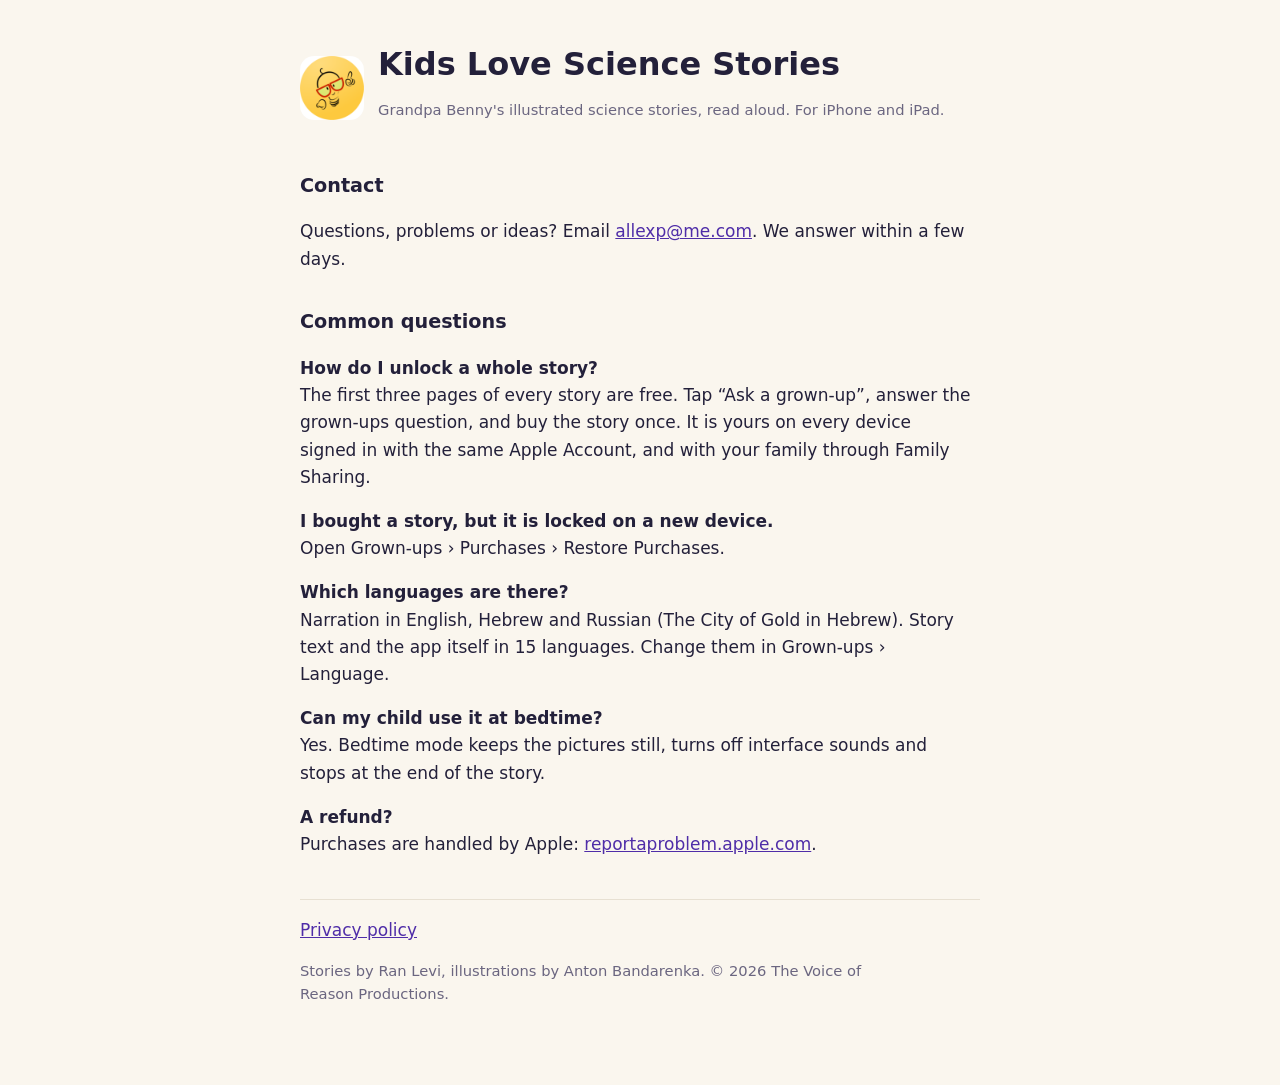
==== index.html @ c6216822 "Kids Love Science Stories: support and privacy pages" ====
<!doctype html>
<html lang="en"><head><meta charset="utf-8"><meta name="viewport" content="width=device-width,initial-scale=1">
<title>Kids Love Science Stories: Support</title><link rel="stylesheet" href="style.css"></head>
<body><main>
<header><img src="logo.png" alt=""><div><h1>Kids Love Science Stories</h1><p class="muted">Grandpa Benny's illustrated science stories, read aloud. For iPhone and iPad.</p></div></header>

<h2>Contact</h2>
<p>Questions, problems or ideas? Email <a href="mailto:allexp@me.com">allexp@me.com</a>. We answer within a few days.</p>

<h2>Common questions</h2>
<p><strong>How do I unlock a whole story?</strong><br>The first three pages of every story are free. Tap “Ask a grown-up”, answer the grown-ups question, and buy the story once. It is yours on every device signed in with the same Apple Account, and with your family through Family Sharing.</p>
<p><strong>I bought a story, but it is locked on a new device.</strong><br>Open Grown-ups › Purchases › Restore Purchases.</p>
<p><strong>Which languages are there?</strong><br>Narration in English, Hebrew and Russian (The City of Gold in Hebrew). Story text and the app itself in 15 languages. Change them in Grown-ups › Language.</p>
<p><strong>Can my child use it at bedtime?</strong><br>Yes. Bedtime mode keeps the pictures still, turns off interface sounds and stops at the end of the story.</p>
<p><strong>A refund?</strong><br>Purchases are handled by Apple: <a href="https://reportaproblem.apple.com">reportaproblem.apple.com</a>.</p>

<nav><a href="privacy.html">Privacy policy</a></nav>
<p class="muted">Stories by Ran Levi, illustrations by Anton Bandarenka. © 2026 The Voice of Reason Productions.</p>
</main></body></html>
---- style.css ----
:root{--bg:#FAF6EE;--fg:#23203A;--muted:#6B6680;--accent:#4F2DA8;--line:#E7E0D2}
@media (prefers-color-scheme:dark){:root{--bg:#17151F;--fg:#EEEAF7;--muted:#A9A3BD;--accent:#B9A5FF;--line:#34304A}}
body{margin:0;background:var(--bg);color:var(--fg);font:17px/1.6 -apple-system,system-ui,"Segoe UI",sans-serif}
main{max-width:680px;margin:0 auto;padding:40px max(20px,env(safe-area-inset-left)) 64px}
h1{font-size:2rem;line-height:1.15;margin:.2em 0 .4em}h2{font-size:1.2rem;margin:1.8em 0 .4em}
a{color:var(--accent)}p,li{max-width:62ch}.muted{color:var(--muted);font-size:.92rem}
header{display:flex;gap:14px;align-items:center}header img{width:64px;height:64px;border-radius:14px}
nav{margin-top:2.4em;padding-top:1em;border-top:1px solid var(--line)}
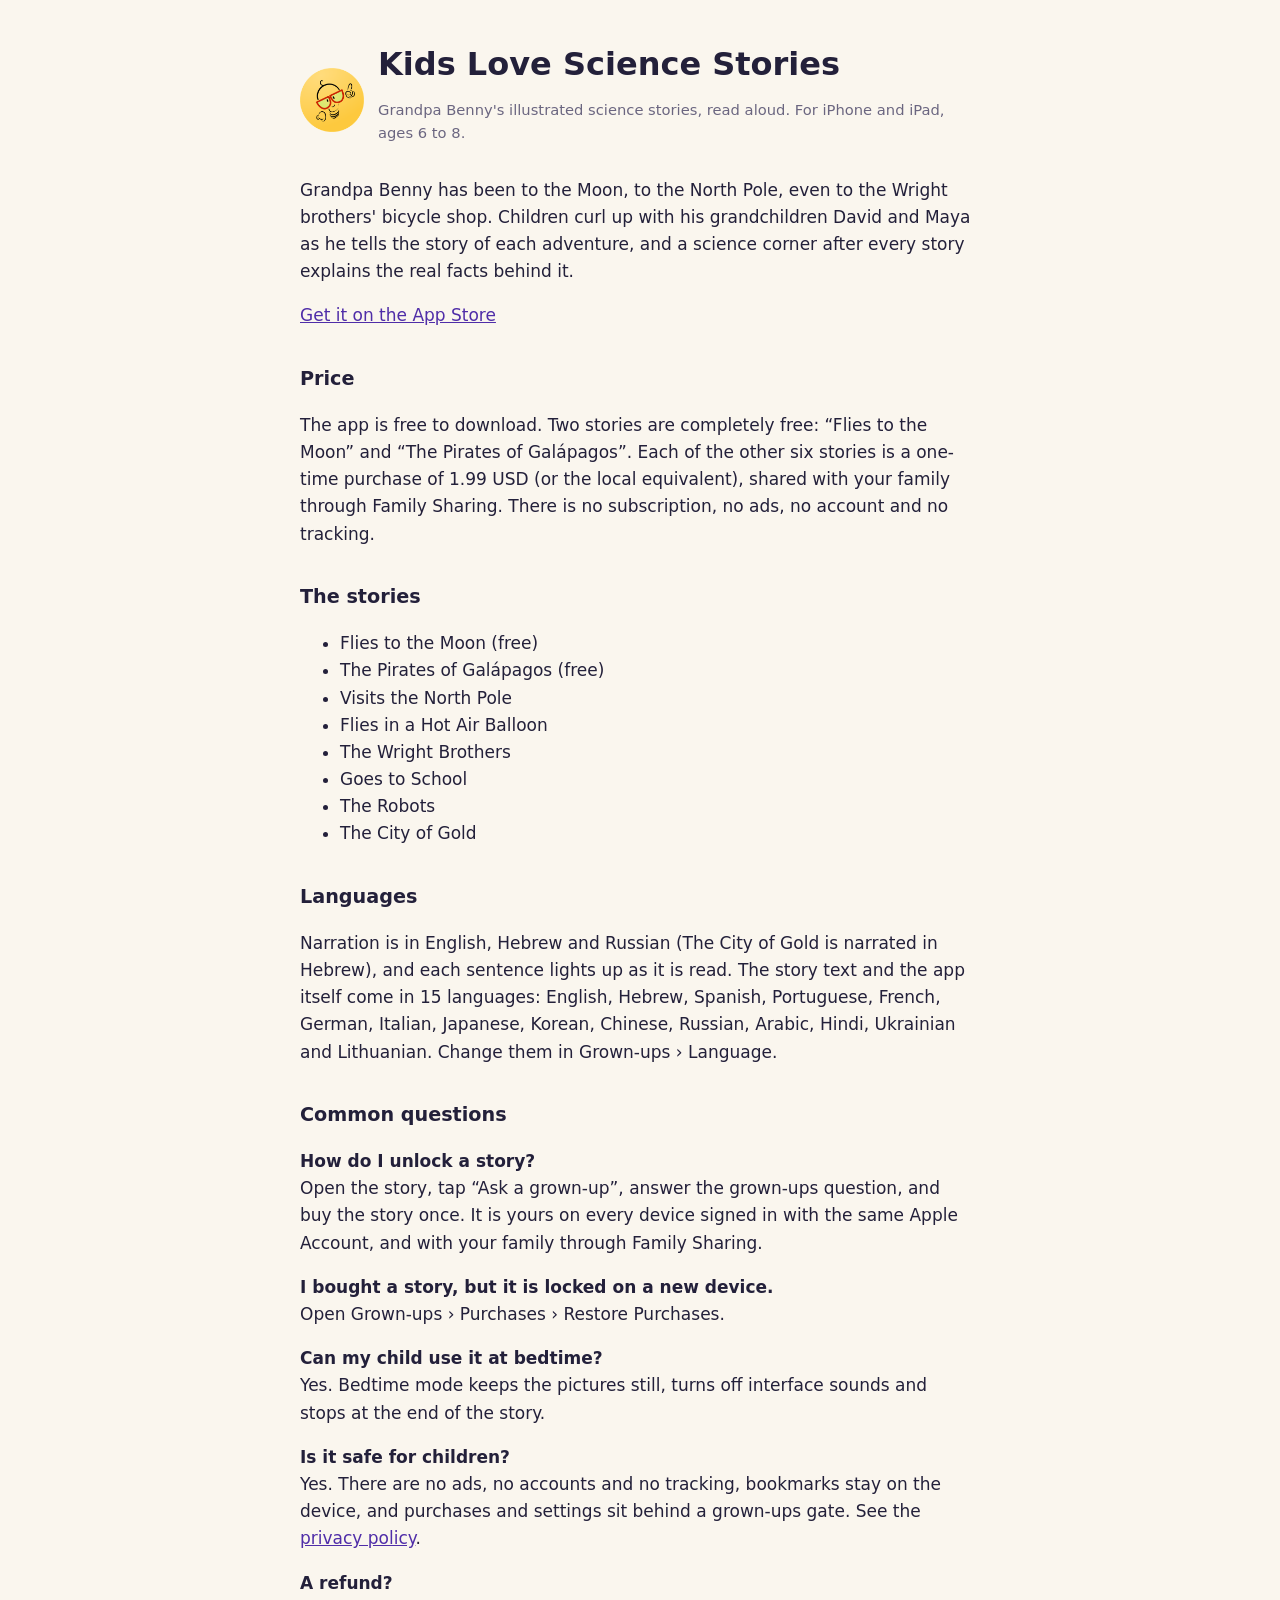
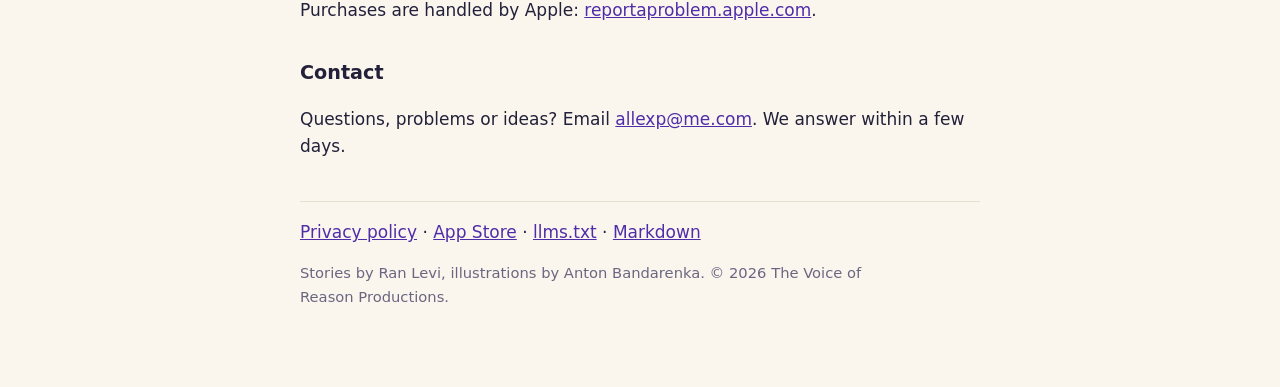
==== commit e92c7595: "Agent-ready homepage: what the app is, current price, stories, languages, JSON-LD, llms.txt, markdow" ====
--- a/index.html
+++ b/index.html
@@ -1,19 +1,75 @@
 <!doctype html>
 <html lang="en"><head><meta charset="utf-8"><meta name="viewport" content="width=device-width,initial-scale=1">
-<title>Kids Love Science Stories: Support</title><link rel="stylesheet" href="style.css"></head>
+<title>Kids Love Science Stories: Grandpa Benny's read-aloud science adventures</title>
+<meta name="description" content="Illustrated science stories by Ran Levi, read aloud, for children aged 6 to 8 on iPhone and iPad. Two stories free, the other six are 1.99 USD each. No ads, no accounts, no tracking.">
+<link rel="canonical" href="https://allexp1.github.io/kidslovescience/">
+<link rel="alternate" type="text/markdown" href="https://allexp1.github.io/kidslovescience/index.md">
+<link rel="alternate" type="text/plain" title="llms.txt" href="https://allexp1.github.io/kidslovescience/llms.txt">
+<link rel="sitemap" type="application/xml" href="https://allexp1.github.io/kidslovescience/sitemap.xml">
+<meta property="og:type" content="website">
+<meta property="og:title" content="Kids Love Science Stories">
+<meta property="og:description" content="Grandpa Benny's illustrated science stories, read aloud. For iPhone and iPad, ages 6 to 8.">
+<meta property="og:url" content="https://allexp1.github.io/kidslovescience/">
+<meta property="og:image" content="https://allexp1.github.io/kidslovescience/logo.png">
+<link rel="stylesheet" href="style.css">
+<script type="application/ld+json">
+{
+  "@context": "https://schema.org",
+  "@type": "MobileApplication",
+  "name": "Kids Love Science Stories",
+  "alternateName": "Kids Love Science",
+  "description": "Grandpa Benny's illustrated science stories, read aloud, with a science corner after every story. For children aged 6 to 8.",
+  "operatingSystem": "iOS, iPadOS",
+  "applicationCategory": "EducationalApplication",
+  "url": "https://allexp1.github.io/kidslovescience/",
+  "downloadUrl": "https://apps.apple.com/app/id6823911169",
+  "image": "https://allexp1.github.io/kidslovescience/logo.png",
+  "typicalAgeRange": "6-8",
+  "contentRating": "4+",
+  "inLanguage": ["en", "he", "es", "pt", "fr", "de", "it", "ja", "ko", "zh", "ru", "ar", "hi", "uk", "lt"],
+  "author": {"@type": "Person", "name": "Ran Levi"},
+  "publisher": {"@type": "Organization", "name": "The Voice of Reason Productions"},
+  "offers": [
+    {"@type": "Offer", "name": "App download with two free stories", "price": "0", "priceCurrency": "USD"},
+    {"@type": "Offer", "name": "Each further story (one-time purchase)", "price": "1.99", "priceCurrency": "USD"}
+  ]
+}
+</script>
+</head>
 <body><main>
-<header><img src="logo.png" alt=""><div><h1>Kids Love Science Stories</h1><p class="muted">Grandpa Benny's illustrated science stories, read aloud. For iPhone and iPad.</p></div></header>
+<header><img src="logo.png" alt="Kids Love Science Stories app icon"><div><h1>Kids Love Science Stories</h1><p class="muted">Grandpa Benny's illustrated science stories, read aloud. For iPhone and iPad, ages 6 to 8.</p></div></header>
+
+<p>Grandpa Benny has been to the Moon, to the North Pole, even to the Wright brothers' bicycle shop. Children curl up with his grandchildren David and Maya as he tells the story of each adventure, and a science corner after every story explains the real facts behind it.</p>
+<p><a href="https://apps.apple.com/app/id6823911169">Get it on the App Store</a></p>
+
+<h2>Price</h2>
+<p>The app is free to download. Two stories are completely free: “Flies to the Moon” and “The Pirates of Galápagos”. Each of the other six stories is a one-time purchase of 1.99 USD (or the local equivalent), shared with your family through Family Sharing. There is no subscription, no ads, no account and no tracking.</p>
+
+<h2>The stories</h2>
+<ul>
+<li>Flies to the Moon (free)</li>
+<li>The Pirates of Galápagos (free)</li>
+<li>Visits the North Pole</li>
+<li>Flies in a Hot Air Balloon</li>
+<li>The Wright Brothers</li>
+<li>Goes to School</li>
+<li>The Robots</li>
+<li>The City of Gold</li>
+</ul>
+
+<h2>Languages</h2>
+<p>Narration is in English, Hebrew and Russian (The City of Gold is narrated in Hebrew), and each sentence lights up as it is read. The story text and the app itself come in 15 languages: English, Hebrew, Spanish, Portuguese, French, German, Italian, Japanese, Korean, Chinese, Russian, Arabic, Hindi, Ukrainian and Lithuanian. Change them in Grown-ups › Language.</p>
+
+<h2>Common questions</h2>
+<p><strong>How do I unlock a story?</strong><br>Open the story, tap “Ask a grown-up”, answer the grown-ups question, and buy the story once. It is yours on every device signed in with the same Apple Account, and with your family through Family Sharing.</p>
+<p><strong>I bought a story, but it is locked on a new device.</strong><br>Open Grown-ups › Purchases › Restore Purchases.</p>
+<p><strong>Can my child use it at bedtime?</strong><br>Yes. Bedtime mode keeps the pictures still, turns off interface sounds and stops at the end of the story.</p>
+<p><strong>Is it safe for children?</strong><br>Yes. There are no ads, no accounts and no tracking, bookmarks stay on the device, and purchases and settings sit behind a grown-ups gate. See the <a href="privacy.html">privacy policy</a>.</p>
+<p><strong>A refund?</strong><br>Purchases are handled by Apple: <a href="https://reportaproblem.apple.com">reportaproblem.apple.com</a>.</p>
 
 <h2>Contact</h2>
 <p>Questions, problems or ideas? Email <a href="mailto:allexp@me.com">allexp@me.com</a>. We answer within a few days.</p>
 
-<h2>Common questions</h2>
-<p><strong>How do I unlock a whole story?</strong><br>The first three pages of every story are free. Tap “Ask a grown-up”, answer the grown-ups question, and buy the story once. It is yours on every device signed in with the same Apple Account, and with your family through Family Sharing.</p>
-<p><strong>I bought a story, but it is locked on a new device.</strong><br>Open Grown-ups › Purchases › Restore Purchases.</p>
-<p><strong>Which languages are there?</strong><br>Narration in English, Hebrew and Russian (The City of Gold in Hebrew). Story text and the app itself in 15 languages. Change them in Grown-ups › Language.</p>
-<p><strong>Can my child use it at bedtime?</strong><br>Yes. Bedtime mode keeps the pictures still, turns off interface sounds and stops at the end of the story.</p>
-<p><strong>A refund?</strong><br>Purchases are handled by Apple: <a href="https://reportaproblem.apple.com">reportaproblem.apple.com</a>.</p>
-
-<nav><a href="privacy.html">Privacy policy</a></nav>
+<nav><a href="privacy.html">Privacy policy</a> · <a href="https://apps.apple.com/app/id6823911169">App Store</a> · <a href="llms.txt">llms.txt</a> · <a href="index.md">Markdown</a></nav>
 <p class="muted">Stories by Ran Levi, illustrations by Anton Bandarenka. © 2026 The Voice of Reason Productions.</p>
 </main></body></html>
